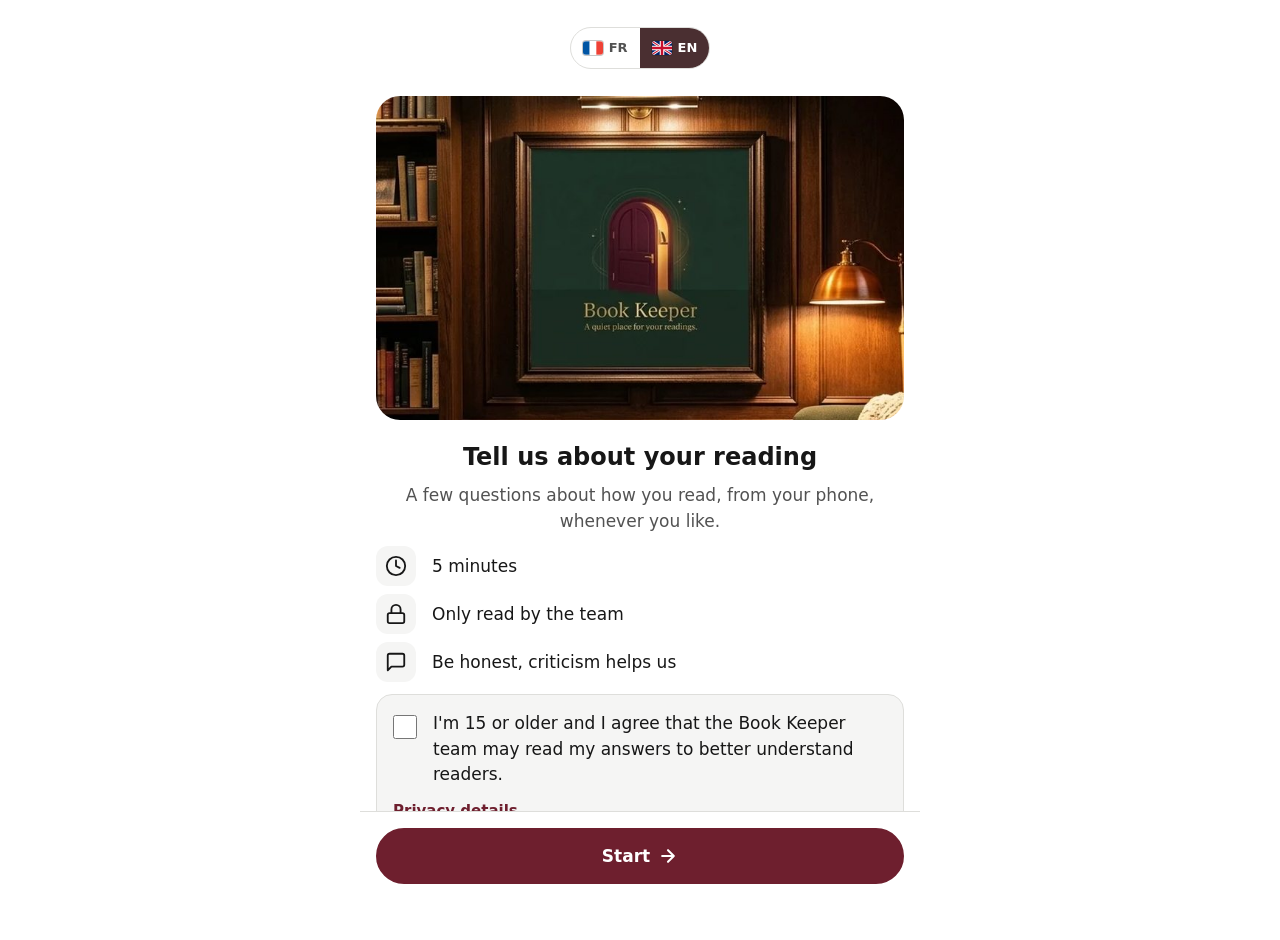
==== bookiner/index.html @ aeb89a74 "Ajoute le questionnaire Bookiner (FR/EN) et la redirection /bouquine Co-Authored-By: Claude Sonnet 5" ====
<!doctype html>
<html lang="fr">
<head>
<meta charset="utf-8">
<meta name="viewport" content="width=device-width, initial-scale=1, interactive-widget=resizes-content">
<title>Parle-nous de tes lectures · Book Keeper</title>
<meta name="description" content="Quelques questions sur la façon dont tu notes tes lectures. Réservé à nos proches, 5 minutes.">
<meta name="robots" content="noindex, nofollow">
<meta name="color-scheme" content="light">
<meta name="theme-color" content="#FFFFFF">
<link rel="icon" href="../favicon.svg" type="image/svg+xml">
<link rel="stylesheet" href="entretien.css">
</head>
<body class="is-intro">
<a class="skip" href="#app">Aller au contenu</a>
<header class="ent-top">
  <p class="ent-brand"><img src="logo-porte-v2.png" alt="" width="40" height="40">Book Keeper</p>
  <div class="ent-progress" id="progress" hidden>
    <div class="ent-progress-row"><p id="progress-text"></p><p id="progress-pct"></p></div>
    <div class="ent-progress-bar" role="progressbar" aria-valuemin="0" aria-valuemax="100" aria-valuenow="0" aria-label="Avancement du questionnaire"><span id="progress-fill"></span></div>
  </div>
  <div class="ent-bar">
    <button type="button" class="ent-back-top" id="back-top" hidden><svg viewBox="0 0 24 24" fill="none" stroke="currentColor" stroke-width="2.5" stroke-linecap="round" stroke-linejoin="round" aria-hidden="true"><path d="M19 12H5M12 19l-7-7 7-7"/></svg><span id="back-label">Retour</span></button>
    <button type="button" class="ent-lang" id="lang" aria-label="Langue : français. Appuyer pour passer en anglais."><span class="ent-lang-opt on" data-lang="fr" aria-hidden="true"><span class="ent-flag"><svg viewBox="0 0 24 16" aria-hidden="true" focusable="false"><rect width="8" height="16" fill="#0055A4"/><rect x="8" width="8" height="16" fill="#FFFFFF"/><rect x="16" width="8" height="16" fill="#EF4135"/></svg></span><span>FR</span></span><span class="ent-lang-opt" data-lang="en" aria-hidden="true"><span class="ent-flag"><svg viewBox="0 0 60 40" preserveAspectRatio="xMidYMid slice" aria-hidden="true" focusable="false"><rect width="60" height="40" fill="#012169"/><path d="M0 0 60 40M60 0 0 40" stroke="#FFFFFF" stroke-width="8"/><path d="M0 0 60 40M60 0 0 40" stroke="#C8102E" stroke-width="3"/><path d="M30 0v40M0 20h60" stroke="#FFFFFF" stroke-width="13"/><path d="M30 0v40M0 20h60" stroke="#C8102E" stroke-width="7"/></svg></span><span>EN</span></span></button>
  </div>
</header>
<main class="ent-main" id="app" tabindex="-1">
  <noscript><p>Ce questionnaire a besoin de JavaScript pour s'afficher. Écris-nous simplement tes réponses par message. / This questionnaire needs JavaScript. Just send us your answers by message.</p></noscript>
</main>
<script src="entretien.js" defer></script>
</body>
</html>
---- bookiner/entretien.css ----
/* Questionnaire Book Keeper : interface CLAIRE, police sans serif, icônes en trait.
   Une seule couleur forte : le bordeaux du bouton principal (#6E1F2E). Tout le reste : noir, blanc, gris.
   Mobile d'abord. Espacements en multiples de 4 et 8, cibles tactiles >= 48 px. Aucune ressource externe. */
:root {
  color-scheme: light;
  --bg: #FFFFFF;
  --soft: #F5F5F4;
  --line: #DEDEDB;
  --text: #171717;
  --text-2: #525252;
  --wine: #6E1F2E;
  --wine-dark: #4A2F31; /* bordeaux foncé du design system (bo900) */
  --on-wine: #FFFFFF;
  --font: system-ui, -apple-system, "Segoe UI", Roboto, "Helvetica Neue", Arial, sans-serif;
}
* { box-sizing: border-box; }
[hidden] { display: none !important; }
html { -webkit-text-size-adjust: 100%; }
body { margin: 0; background: var(--bg); color: var(--text); font-family: var(--font); font-size: 1.0625rem; line-height: 1.5; min-height: 100vh; min-height: 100dvh; display: flex; flex-direction: column; caret-color: var(--text); accent-color: var(--text); }
::selection { background: var(--wine-dark); color: var(--bg); }
a { color: var(--text); text-decoration-thickness: 2px; text-underline-offset: 4px; }
:focus-visible { outline: 3px solid var(--wine-dark); outline-offset: 2px; border-radius: 8px; }
.skip { position: absolute; left: 16px; top: -80px; background: var(--wine-dark); color: var(--bg); padding: 12px 24px; border-radius: 999px; z-index: 10; font-weight: 600; }
.skip:focus { top: 16px; }

.ent-top { width: 100%; max-width: 560px; margin: 0 auto; padding: 16px 16px 0; }
body.is-intro .ent-brand { display: none; }
.ent-brand { display: flex; align-items: center; gap: 12px; margin: 0 0 24px; font-weight: 700; font-size: 1.125rem; }
.ent-brand img { width: 40px; height: 40px; border-radius: 12px; object-fit: cover; }
.ent-progress-row { display: flex; justify-content: space-between; margin: 0 0 8px; color: var(--text-2); font-size: 0.9375rem; }
.ent-progress-row p { margin: 0; }
.ent-progress-bar { height: 8px; border-radius: 8px; background: var(--soft); overflow: hidden; border: 1px solid var(--line); }
.ent-progress-bar span { display: block; height: 100%; width: 0; background: var(--wine-dark); border-radius: 8px; transition: width 200ms ease; }
.ent-back-top { grid-column: 1; justify-self: start; display: inline-flex; align-items: center; gap: 8px; min-height: 48px; margin: 0 0 0 -8px; padding: 0 8px; background: none; border: 0; color: var(--text-2); font: inherit; font-weight: 600; cursor: pointer; }
.ent-back-top svg { width: 20px; height: 20px; }

.ent-main { flex: 1; width: 100%; max-width: 560px; margin: 0 auto; padding: 8px 16px 0; display: flex; flex-direction: column; gap: 24px; outline: none; }
.ent-card { border: 1px solid var(--line); border-radius: 24px; padding: 24px 16px; background: var(--bg); box-shadow: 0 8px 24px rgba(23, 23, 23, 0.06); display: flex; flex-direction: column; gap: 16px; }
.ent-pill { align-self: flex-start; margin: 0; padding: 4px 12px; border-radius: 999px; background: var(--soft); border: 1px solid var(--line); font-size: 0.875rem; font-weight: 600; }
.ent-card h2 { margin: 0; font-size: 1.25rem; line-height: 1.3; font-weight: 700; text-wrap: balance; outline: none; }
.ent-hint { margin: 0; color: var(--text-2); font-size: 0.9375rem; }
.ent-field { display: flex; flex-direction: column; gap: 12px; border: 0; padding: 0; margin: 0; min-width: 0; }

/* Choix */
.ent-choice { display: block; position: relative; }
.ent-choice input { position: absolute; inset: 0; width: 100%; height: 100%; margin: 0; opacity: 0; cursor: pointer; }
.ent-opt { display: flex; align-items: center; gap: 16px; min-height: 64px; padding: 8px 16px 8px 12px; background: var(--bg); border: 2px solid var(--line); border-radius: 16px; }
.ent-ico { flex: none; display: grid; place-items: center; width: 40px; height: 40px; border-radius: 12px; background: var(--soft); color: var(--text); }
.ent-ico svg { width: 22px; height: 22px; fill: none; stroke: currentColor; stroke-width: 2; stroke-linecap: round; stroke-linejoin: round; }
.ent-opt-text { flex: 1; font-weight: 600; line-height: 1.3; }
.ent-box { flex: none; display: grid; place-items: center; width: 24px; height: 24px; border-radius: 8px; border: 2px solid var(--line); background: var(--bg); color: var(--bg); }
.ent-box svg { width: 16px; height: 16px; fill: none; stroke: currentColor; stroke-width: 3; stroke-linecap: round; stroke-linejoin: round; }
.ent-choice input:checked + .ent-opt { border-color: var(--wine-dark); background: var(--soft); }
.ent-choice input:checked + .ent-opt .ent-box { background: var(--wine-dark); border-color: var(--wine-dark); }
.ent-choice input:disabled { cursor: not-allowed; }
.ent-choice input:disabled + .ent-opt { opacity: 0.5; }
.ent-choice input:focus-visible + .ent-opt { outline: 3px solid var(--wine-dark); outline-offset: 2px; }

/* Saisies */
.ent-input, .ent-textarea { width: 100%; min-height: 56px; padding: 12px 16px; font: inherit; color: var(--text); background: var(--bg); border: 2px solid var(--line); border-radius: 16px; }
.ent-textarea { min-height: 160px; resize: vertical; }
.ent-input:focus-visible, .ent-textarea:focus-visible { outline: 3px solid var(--wine-dark); outline-offset: 2px; border-color: var(--wine-dark); }
.ent-label { font-weight: 600; font-size: 0.9375rem; }

/* Boutons : seul le principal est bordeaux */
.ent-actions { display: flex; gap: 16px; position: sticky; bottom: var(--kb, 0px); z-index: 5; margin: auto -16px 0; padding: 16px 16px calc(16px + env(safe-area-inset-bottom)); background: var(--bg); border-top: 1px solid var(--line); }
.ent-btn { flex: 1; min-height: 56px; padding: 8px 24px; font: inherit; font-weight: 700; color: var(--on-wine); background: var(--wine); border: 2px solid var(--wine); border-radius: 999px; cursor: pointer; display: inline-flex; align-items: center; justify-content: center; gap: 8px; text-decoration: none; }
.ent-btn svg { width: 20px; height: 20px; fill: none; stroke: currentColor; stroke-width: 2.5; stroke-linecap: round; stroke-linejoin: round; }
.ent-btn.secondary { flex: 0 0 auto; color: var(--text); background: var(--bg); border-color: var(--line); }
.ent-btn[disabled] { opacity: 0.5; cursor: not-allowed; }
.ent-btn:focus-visible { outline: 3px solid var(--wine-dark); outline-offset: 3px; }
.ent-btn.ent-kb-only:not(:focus-visible) { position: absolute; width: 1px; height: 1px; padding: 0; margin: -1px; overflow: hidden; clip: rect(0 0 0 0); border: 0; white-space: nowrap; }
.ent-error { margin: 0; padding: 12px 16px; border: 2px solid var(--text); border-radius: 12px; background: var(--soft); font-weight: 600; }
.ent-note { margin: 0; color: var(--text-2); font-size: 0.9375rem; }

/* Accueil */
.ent-hero { margin: 0; }
.ent-hero img.photo { display: block; width: 100%; height: auto; aspect-ratio: 716 / 439; object-fit: cover; border-radius: 24px; background: var(--soft); }
.ent-intro-body { display: flex; flex-direction: column; gap: 12px; padding-top: 0; }
.ent-intro-body h1, .ent-intro-body .ent-sub { text-align: center; }
.ent-intro-body h1 { margin: 0; font-size: 1.5rem; line-height: 1.15; font-weight: 800; text-wrap: balance; outline: none; }
.ent-intro-body p { margin: 0; color: var(--text-2); }
.ent-facts { list-style: none; margin: 0; padding: 0; display: flex; flex-direction: column; gap: 8px; }
.ent-facts li { display: flex; align-items: center; gap: 16px; }
.ent-consent { display: flex; flex-direction: column; gap: 12px; padding: 16px; border-radius: 16px; background: var(--soft); border: 1px solid var(--line); }
.ent-check { display: flex; align-items: flex-start; gap: 16px; cursor: pointer; }
.ent-consent a { color: var(--wine); font-weight: 600; }
.ent-check input { flex: none; width: 24px; height: 24px; margin: 4px 0 0; }

/* Fin */
.ent-done { align-items: flex-start; }
.ent-done .ent-ico { width: 56px; height: 56px; border-radius: 16px; }
.ent-done .ent-ico svg { width: 30px; height: 30px; }

/* Pages texte (confidentialité) */
.ent-doc { width: 100%; max-width: 560px; margin: 0 auto; padding: 16px 16px 48px; }
.ent-doc h1 { margin: 24px 0 8px; font-size: 1.5rem; line-height: 1.15; font-weight: 800; }
.ent-doc h2 { margin: 32px 0 8px; font-size: 1.125rem; font-weight: 700; }
.ent-doc p, .ent-doc li { color: var(--text-2); }
.ent-doc .updated { font-size: 0.9375rem; }
.ent-doc .summary { padding: 16px; border-radius: 16px; background: var(--soft); border: 1px solid var(--line); color: var(--text); }
.ent-doc .summary p { margin: 0; color: var(--text); }

@media (prefers-reduced-motion: reduce) { .ent-progress-bar span { transition: none; } }
@media (min-width: 640px) { .ent-main { padding-top: 24px; } .ent-hero img.photo { display: block; width: 100%; height: auto; aspect-ratio: 716 / 439; object-fit: cover; border-radius: 24px; background: var(--soft); } }

body { padding-bottom: var(--kb, 0px); }

.ent-bar { display: grid; grid-template-columns: 1fr auto 1fr; align-items: center; gap: 8px; min-height: 48px; margin-top: 8px; }
.ent-lang { grid-column: 2; justify-self: center; display: inline-flex; padding: 0; overflow: hidden; border: 1px solid var(--line); border-radius: 999px; background: var(--bg); cursor: pointer; font: inherit; }
.ent-lang-opt { display: inline-flex; align-items: center; gap: 6px; min-height: 40px; padding: 0 12px; color: var(--text-2); font-size: 0.8125rem; font-weight: 700; transition: background 150ms ease, color 150ms ease; }
.ent-lang-opt.on { background: var(--wine-dark); color: var(--bg); }
.ent-lang:focus-visible { outline-offset: 3px; }
.ent-flag { display: block; width: 20px; height: 14px; border-radius: 3px; overflow: hidden; box-shadow: 0 0 0 1px rgba(23, 23, 23, 0.24); }
.ent-flag svg { display: block; width: 20px; height: 14px; }

.ent-main { transition: opacity 160ms ease; }
.ent-main.is-leaving { opacity: 0; }
.ent-main.is-entering { animation: ent-fade-in 320ms ease backwards; }
@keyframes ent-fade-in { from { opacity: 0; } to { opacity: 1; } }
@media (prefers-reduced-motion: reduce) { .ent-main { transition: none; } .ent-main.is-entering { animation: none; } }

.ent-toasts { position: fixed; left: 16px; right: 16px; bottom: calc(var(--kb, 0px) + 112px + env(safe-area-inset-bottom)); z-index: 20; display: flex; flex-direction: column; align-items: center; gap: 8px; pointer-events: none; }
.ent-toast { pointer-events: auto; display: flex; align-items: center; gap: 12px; width: 100%; max-width: 528px; padding: 12px 16px; border-radius: 16px; background: var(--wine-dark); color: var(--bg); box-shadow: 0 8px 24px rgba(23, 23, 23, 0.24); font-weight: 600; line-height: 1.4; cursor: pointer; animation: ent-fade-in 200ms ease backwards; transition: opacity 200ms ease; }
.ent-toast.out { opacity: 0; }
.ent-toast .ent-ico { flex: none; width: 24px; height: 24px; background: none; border: 0; color: inherit; }
.ent-toast .ent-ico svg { width: 24px; height: 24px; }
@media (prefers-reduced-motion: reduce) { .ent-toast { animation: none; transition: none; } }
@media (prefers-reduced-motion: reduce) { .ent-lang-opt { transition: none; } }
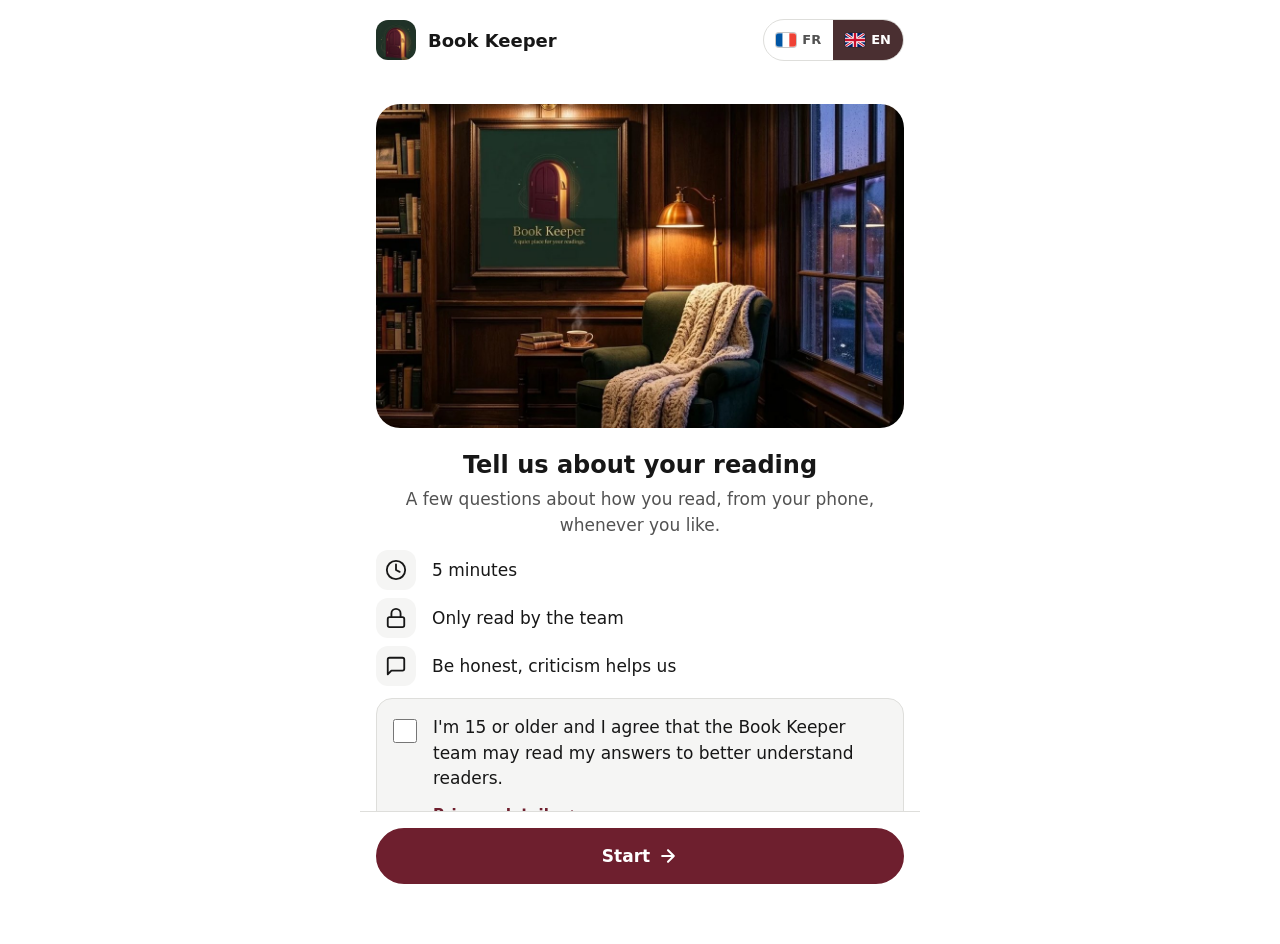
==== commit 83bb8c06: "Bascule de langue en haut à droite, à côté du logo (sur tous les écrans) Co-Authored-By: Claude Sonn" ====
--- a/bookiner/index.html
+++ b/bookiner/index.html
@@ -6,6 +6,22 @@
 <title>Parle-nous de tes lectures · Book Keeper</title>
 <meta name="description" content="Quelques questions sur la façon dont tu notes tes lectures. Réservé à nos proches, 5 minutes.">
 <meta name="robots" content="noindex, nofollow">
+<meta property="og:type" content="website">
+<meta property="og:site_name" content="Book Keeper">
+<meta property="og:locale" content="fr_FR">
+<meta property="og:locale:alternate" content="en_US">
+<meta property="og:title" content="Parle-nous de tes lectures">
+<meta property="og:description" content="5 minutes pour nous aider à imaginer un carnet de lecture privé, sans compte et sans internet.">
+<meta property="og:url" content="https://bookkeeperapp.app/bookiner/">
+<meta property="og:image" content="https://bookkeeperapp.app/bookiner/og-bookiner.jpg">
+<meta property="og:image:type" content="image/jpeg">
+<meta property="og:image:width" content="1200">
+<meta property="og:image:height" content="630">
+<meta property="og:image:alt" content="Un coin lecture chaleureux avec le tableau Book Keeper : A quiet place for your readings.">
+<meta name="twitter:card" content="summary_large_image">
+<meta name="twitter:title" content="Parle-nous de tes lectures">
+<meta name="twitter:description" content="5 minutes pour nous aider à imaginer un carnet de lecture privé, sans compte et sans internet.">
+<meta name="twitter:image" content="https://bookkeeperapp.app/bookiner/og-bookiner.jpg">
 <meta name="color-scheme" content="light">
 <meta name="theme-color" content="#FFFFFF">
 <link rel="icon" href="../favicon.svg" type="image/svg+xml">
@@ -14,14 +30,16 @@
 <body class="is-intro">
 <a class="skip" href="#app">Aller au contenu</a>
 <header class="ent-top">
-  <p class="ent-brand"><img src="logo-porte-v2.png" alt="" width="40" height="40">Book Keeper</p>
+  <div class="ent-head">
+    <p class="ent-brand"><img src="logo-porte-v2.png" alt="" width="40" height="40">Book Keeper</p>
+  <button type="button" class="ent-lang" id="lang" aria-label="Langue : français. Appuyer pour passer en anglais."><span class="ent-lang-opt on" data-lang="fr" aria-hidden="true"><span class="ent-flag"><svg viewBox="0 0 24 16" aria-hidden="true" focusable="false"><rect width="8" height="16" fill="#0055A4"/><rect x="8" width="8" height="16" fill="#FFFFFF"/><rect x="16" width="8" height="16" fill="#EF4135"/></svg></span><span>FR</span></span><span class="ent-lang-opt" data-lang="en" aria-hidden="true"><span class="ent-flag"><svg viewBox="0 0 60 40" preserveAspectRatio="xMidYMid slice" aria-hidden="true" focusable="false"><rect width="60" height="40" fill="#012169"/><path d="M0 0 60 40M60 0 0 40" stroke="#FFFFFF" stroke-width="8"/><path d="M0 0 60 40M60 0 0 40" stroke="#C8102E" stroke-width="3"/><path d="M30 0v40M0 20h60" stroke="#FFFFFF" stroke-width="13"/><path d="M30 0v40M0 20h60" stroke="#C8102E" stroke-width="7"/></svg></span><span>EN</span></span></button>
+  </div>
   <div class="ent-progress" id="progress" hidden>
     <div class="ent-progress-row"><p id="progress-text"></p><p id="progress-pct"></p></div>
     <div class="ent-progress-bar" role="progressbar" aria-valuemin="0" aria-valuemax="100" aria-valuenow="0" aria-label="Avancement du questionnaire"><span id="progress-fill"></span></div>
   </div>
   <div class="ent-bar">
     <button type="button" class="ent-back-top" id="back-top" hidden><svg viewBox="0 0 24 24" fill="none" stroke="currentColor" stroke-width="2.5" stroke-linecap="round" stroke-linejoin="round" aria-hidden="true"><path d="M19 12H5M12 19l-7-7 7-7"/></svg><span id="back-label">Retour</span></button>
-    <button type="button" class="ent-lang" id="lang" aria-label="Langue : français. Appuyer pour passer en anglais."><span class="ent-lang-opt on" data-lang="fr" aria-hidden="true"><span class="ent-flag"><svg viewBox="0 0 24 16" aria-hidden="true" focusable="false"><rect width="8" height="16" fill="#0055A4"/><rect x="8" width="8" height="16" fill="#FFFFFF"/><rect x="16" width="8" height="16" fill="#EF4135"/></svg></span><span>FR</span></span><span class="ent-lang-opt" data-lang="en" aria-hidden="true"><span class="ent-flag"><svg viewBox="0 0 60 40" preserveAspectRatio="xMidYMid slice" aria-hidden="true" focusable="false"><rect width="60" height="40" fill="#012169"/><path d="M0 0 60 40M60 0 0 40" stroke="#FFFFFF" stroke-width="8"/><path d="M0 0 60 40M60 0 0 40" stroke="#C8102E" stroke-width="3"/><path d="M30 0v40M0 20h60" stroke="#FFFFFF" stroke-width="13"/><path d="M30 0v40M0 20h60" stroke="#C8102E" stroke-width="7"/></svg></span><span>EN</span></span></button>
   </div>
 </header>
 <main class="ent-main" id="app" tabindex="-1">
--- a/bookiner/entretien.css
+++ b/bookiner/entretien.css
@@ -24,8 +24,7 @@
 .skip:focus { top: 16px; }
 
 .ent-top { width: 100%; max-width: 560px; margin: 0 auto; padding: 16px 16px 0; }
-body.is-intro .ent-brand { display: none; }
-.ent-brand { display: flex; align-items: center; gap: 12px; margin: 0 0 24px; font-weight: 700; font-size: 1.125rem; }
+.ent-brand { display: flex; align-items: center; gap: 12px; margin: 0; font-weight: 700; font-size: 1.125rem; }
 .ent-brand img { width: 40px; height: 40px; border-radius: 12px; object-fit: cover; }
 .ent-progress-row { display: flex; justify-content: space-between; margin: 0 0 8px; color: var(--text-2); font-size: 0.9375rem; }
 .ent-progress-row p { margin: 0; }
@@ -39,6 +38,7 @@
 .ent-pill { align-self: flex-start; margin: 0; padding: 4px 12px; border-radius: 999px; background: var(--soft); border: 1px solid var(--line); font-size: 0.875rem; font-weight: 600; }
 .ent-card h2 { margin: 0; font-size: 1.25rem; line-height: 1.3; font-weight: 700; text-wrap: balance; outline: none; }
 .ent-hint { margin: 0; color: var(--text-2); font-size: 0.9375rem; }
+.ent-card h2 + .ent-hint { margin-top: -8px; }
 .ent-field { display: flex; flex-direction: column; gap: 12px; border: 0; padding: 0; margin: 0; min-width: 0; }
 
 /* Choix */
@@ -80,6 +80,7 @@
 .ent-intro-body h1, .ent-intro-body .ent-sub { text-align: center; }
 .ent-intro-body h1 { margin: 0; font-size: 1.5rem; line-height: 1.15; font-weight: 800; text-wrap: balance; outline: none; }
 .ent-intro-body p { margin: 0; color: var(--text-2); }
+.ent-intro-body h1 + .ent-sub { margin-top: -4px; }
 .ent-facts { list-style: none; margin: 0; padding: 0; display: flex; flex-direction: column; gap: 8px; }
 .ent-facts li { display: flex; align-items: center; gap: 16px; }
 .ent-consent { display: flex; flex-direction: column; gap: 12px; padding: 16px; border-radius: 16px; background: var(--soft); border: 1px solid var(--line); }
@@ -94,8 +95,8 @@
 
 /* Pages texte (confidentialité) */
 .ent-doc { width: 100%; max-width: 560px; margin: 0 auto; padding: 16px 16px 48px; }
-.ent-doc h1 { margin: 24px 0 8px; font-size: 1.5rem; line-height: 1.15; font-weight: 800; }
-.ent-doc h2 { margin: 32px 0 8px; font-size: 1.125rem; font-weight: 700; }
+.ent-doc h1 { margin: 24px 0 4px; font-size: 1.5rem; line-height: 1.15; font-weight: 800; }
+.ent-doc h2 { margin: 24px 0 4px; font-size: 1.125rem; font-weight: 700; }
 .ent-doc p, .ent-doc li { color: var(--text-2); }
 .ent-doc .updated { font-size: 0.9375rem; }
 .ent-doc .summary { padding: 16px; border-radius: 16px; background: var(--soft); border: 1px solid var(--line); color: var(--text); }
@@ -106,8 +107,10 @@
 
 body { padding-bottom: var(--kb, 0px); }
 
-.ent-bar { display: grid; grid-template-columns: 1fr auto 1fr; align-items: center; gap: 8px; min-height: 48px; margin-top: 8px; }
-.ent-lang { grid-column: 2; justify-self: center; display: inline-flex; padding: 0; overflow: hidden; border: 1px solid var(--line); border-radius: 999px; background: var(--bg); cursor: pointer; font: inherit; }
+.ent-head { display: flex; align-items: center; justify-content: space-between; gap: 16px; min-height: 48px; margin: 0 0 16px; }
+.ent-bar { display: flex; align-items: center; min-height: 48px; margin-top: 8px; }
+.ent-bar:has(#back-top[hidden]) { display: none; }
+.ent-lang { flex: none; display: inline-flex; padding: 0; overflow: hidden; border: 1px solid var(--line); border-radius: 999px; background: var(--bg); cursor: pointer; font: inherit; }
 .ent-lang-opt { display: inline-flex; align-items: center; gap: 6px; min-height: 40px; padding: 0 12px; color: var(--text-2); font-size: 0.8125rem; font-weight: 700; transition: background 150ms ease, color 150ms ease; }
 .ent-lang-opt.on { background: var(--wine-dark); color: var(--bg); }
 .ent-lang:focus-visible { outline-offset: 3px; }
@@ -127,3 +130,25 @@
 .ent-toast .ent-ico svg { width: 24px; height: 24px; }
 @media (prefers-reduced-motion: reduce) { .ent-toast { animation: none; transition: none; } }
 @media (prefers-reduced-motion: reduce) { .ent-lang-opt { transition: none; } }
+
+/* Lien « Détails de confidentialité » : aligné sur le texte de la case (24 px de case + 16 px d'espace), avec une flèche. */
+.ent-consent .ent-note { margin-left: 40px; }
+.ent-consent a.ent-more { display: inline-flex; align-items: center; gap: 8px; padding: 8px 0; margin: -8px 0; }
+.ent-more svg { width: 16px; height: 16px; fill: none; stroke: currentColor; stroke-width: 2.5; stroke-linecap: round; stroke-linejoin: round; }
+
+/* Modale plein écran (confidentialité) */
+html.modal-open { overflow: hidden; }
+.ent-modal { position: fixed; inset: 0; z-index: 30; display: flex; flex-direction: column; background: var(--bg); opacity: 0; transition: opacity 220ms ease; }
+.ent-modal.open { opacity: 1; }
+.ent-modal svg { fill: none; stroke: currentColor; stroke-width: 2; stroke-linecap: round; stroke-linejoin: round; }
+.ent-modal-top { flex: none; padding: env(safe-area-inset-top) 16px 8px; border-bottom: 1px solid var(--line); background: var(--bg); }
+.ent-modal-bar { display: grid; grid-template-columns: 1fr auto 1fr; align-items: center; gap: 8px; min-height: 48px; max-width: 560px; margin: 8px auto 0; }
+.ent-modal-bar .ent-back-top { margin: 0 0 0 -8px; }
+.ent-modal-x { grid-column: 3; justify-self: end; display: grid; place-items: center; width: 48px; height: 48px; margin-right: -8px; padding: 0; border: 0; border-radius: 999px; background: none; color: var(--text); cursor: pointer; }
+.ent-modal-x svg { width: 24px; height: 24px; }
+.ent-modal-body { flex: 1; overflow-y: auto; overscroll-behavior: contain; -webkit-overflow-scrolling: touch; }
+.ent-modal .ent-doc { padding-top: 16px; padding-bottom: calc(48px + env(safe-area-inset-bottom)); }
+.ent-modal .ent-doc h1 { margin-top: 0; }
+.ent-modal-msg { max-width: 560px; margin: 24px auto; padding: 0 16px; color: var(--text-2); }
+@media (prefers-reduced-motion: reduce) { .ent-modal { transition: none; } }
+.ent-docnav { margin: 0 0 8px; }
